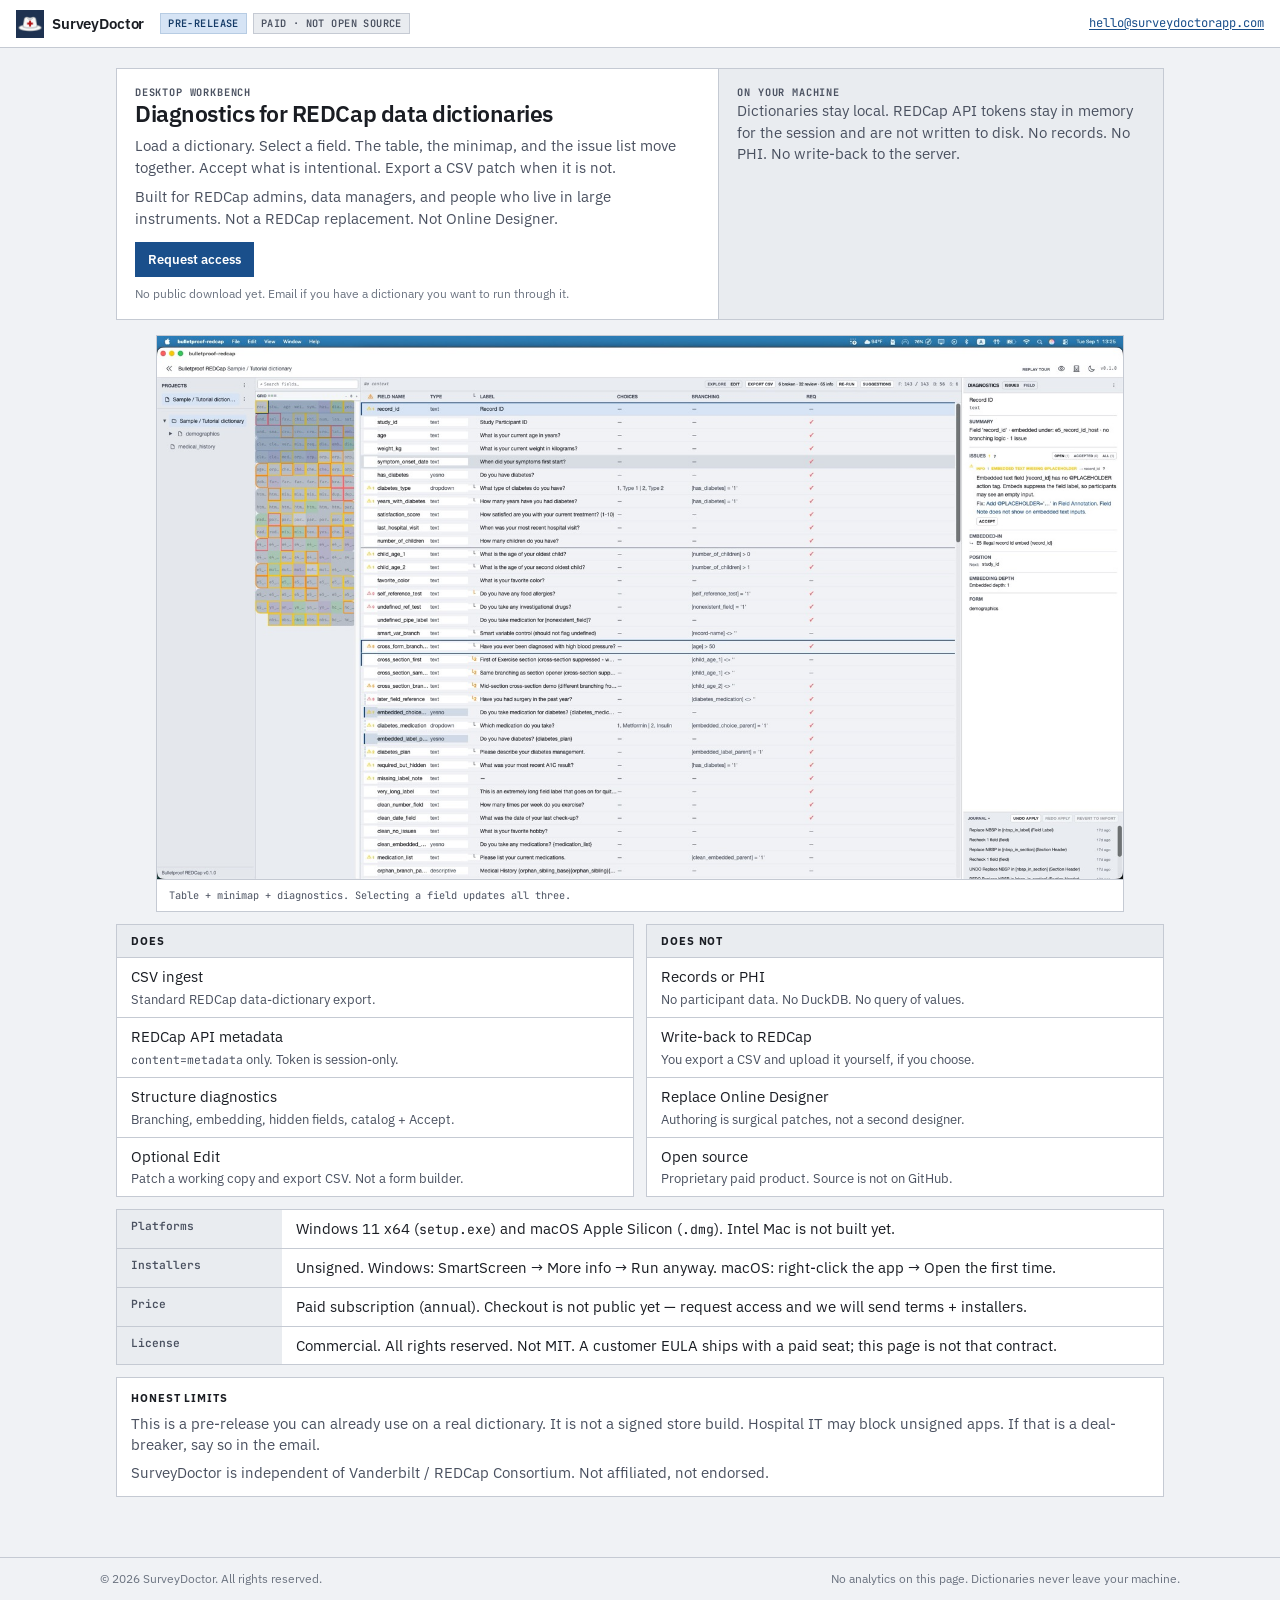
==== index.html @ 7ffe8c2e "Initial SurveyDoctor public one-pager Static enterprise-light page for surveydoctorapp.com. Honest l" ====
<!DOCTYPE html>
<html lang="en">
  <head>
    <meta charset="utf-8" />
    <meta name="viewport" content="width=device-width, initial-scale=1" />
    <title>SurveyDoctor — REDCap data-dictionary diagnostics</title>
    <meta
      name="description"
      content="Desktop app for REDCap metadata. Load a CSV or API dictionary, review diagnostics, Accept findings, or export a patch. Metadata only. Paid pre-release."
    />
    <link rel="canonical" href="https://surveydoctorapp.com/" />
    <link rel="icon" type="image/png" href="assets/favicon.png" />
    <link rel="apple-touch-icon" href="assets/apple-touch-icon.png" />
    <meta property="og:title" content="SurveyDoctor" />
    <meta
      property="og:description"
      content="Interactive diagnostics for REDCap data dictionaries. Metadata only. Runs on your machine."
    />
    <meta property="og:type" content="website" />
    <meta property="og:url" content="https://surveydoctorapp.com/" />
    <meta property="og:image" content="https://surveydoctorapp.com/assets/app-light-1600.jpg" />
    <link rel="preconnect" href="https://fonts.googleapis.com" />
    <link rel="preconnect" href="https://fonts.gstatic.com" crossorigin />
    <link
      href="https://fonts.googleapis.com/css2?family=IBM+Plex+Sans:wght@400;600;700&family=JetBrains+Mono:wght@400;600;700&display=swap"
      rel="stylesheet"
    />
    <link rel="stylesheet" href="styles.css" />
  </head>
  <body>
    <header class="topbar">
      <a class="brand" href="/">
        <img src="assets/icon.png" width="28" height="28" alt="" />
        SurveyDoctor
      </a>
      <div class="pills">
        <span class="pill accent">Pre-release</span>
        <span class="pill">Paid · not open source</span>
      </div>
      <div class="topbar-right">
        <a href="mailto:hello@surveydoctorapp.com">hello@surveydoctorapp.com</a>
      </div>
    </header>

    <main class="shell">
      <section class="lede">
        <div class="lede-main">
          <p class="kicker">Desktop workbench</p>
          <h1>Diagnostics for REDCap data dictionaries</h1>
          <p>
            Load a dictionary. Select a field. The table, the minimap, and the
            issue list move together. Accept what is intentional. Export a CSV
            patch when it is not.
          </p>
          <p>
            Built for REDCap admins, data managers, and people who live in large
            instruments. Not a REDCap replacement. Not Online Designer.
          </p>
          <a
            class="cta"
            href="mailto:hello@surveydoctorapp.com?subject=SurveyDoctor%20access"
            >Request access</a
          >
          <span class="cta-note"
            >No public download yet. Email if you have a dictionary you want to
            run through it.</span
          >
        </div>
        <div class="lede-side">
          <p class="kicker">On your machine</p>
          <p>
            Dictionaries stay local. REDCap API tokens stay in memory for the
            session and are not written to disk. No records. No PHI. No
            write-back to the server.
          </p>
        </div>
      </section>

      <figure class="shot">
        <img
          src="assets/app-light-1600.jpg"
          srcset="assets/app-light-1600.jpg 1600w, assets/app-light.jpg 2560w"
          sizes="(max-width: 1080px) 100vw, 1080px"
          width="1600"
          height="900"
          alt="SurveyDoctor triptych: metadata table, issue minimap, and field diagnostics on a tutorial dictionary."
        />
        <figcaption>
          Table + minimap + diagnostics. Selecting a field updates all three.
        </figcaption>
      </figure>

      <div class="grid">
        <section class="panel">
          <h2>Does</h2>
          <ul>
            <li>
              CSV ingest
              <span>Standard REDCap data-dictionary export.</span>
            </li>
            <li>
              REDCap API metadata
              <span><code>content=metadata</code> only. Token is session-only.</span>
            </li>
            <li>
              Structure diagnostics
              <span>Branching, embedding, hidden fields, catalog + Accept.</span>
            </li>
            <li>
              Optional Edit
              <span>Patch a working copy and export CSV. Not a form builder.</span>
            </li>
          </ul>
        </section>
        <section class="panel">
          <h2>Does not</h2>
          <ul>
            <li>
              Records or PHI
              <span>No participant data. No DuckDB. No query of values.</span>
            </li>
            <li>
              Write-back to REDCap
              <span>You export a CSV and upload it yourself, if you choose.</span>
            </li>
            <li>
              Replace Online Designer
              <span>Authoring is surgical patches, not a second designer.</span>
            </li>
            <li>
              Open source
              <span>Proprietary paid product. Source is not on GitHub.</span>
            </li>
          </ul>
        </section>
      </div>

      <table class="specs">
        <tbody>
          <tr>
            <th>Platforms</th>
            <td>
              Windows 11 x64 (<code>setup.exe</code>) and macOS Apple Silicon
              (<code>.dmg</code>). Intel Mac is not built yet.
            </td>
          </tr>
          <tr>
            <th>Installers</th>
            <td>
              Unsigned. Windows: SmartScreen → More info → Run anyway. macOS:
              right-click the app → Open the first time.
            </td>
          </tr>
          <tr>
            <th>Price</th>
            <td>
              Paid subscription (annual). Checkout is not public yet — request
              access and we will send terms + installers.
            </td>
          </tr>
          <tr>
            <th>License</th>
            <td>
              Commercial. All rights reserved. Not MIT. A customer EULA ships
              with a paid seat; this page is not that contract.
            </td>
          </tr>
        </tbody>
      </table>

      <section class="warn">
        <h2>Honest limits</h2>
        <p>
          This is a pre-release you can already use on a real dictionary. It is
          not a signed store build. Hospital IT may block unsigned apps. If that
          is a deal-breaker, say so in the email.
        </p>
        <p>
          SurveyDoctor is independent of Vanderbilt / REDCap Consortium. Not
          affiliated, not endorsed.
        </p>
      </section>
    </main>

    <footer class="footer">
      <div class="footer-inner">
        <span>© 2026 SurveyDoctor. All rights reserved.</span>
        <span>No analytics on this page. Dictionaries never leave your machine.</span>
      </div>
    </footer>
  </body>
</html>
---- styles.css ----
:root {
  --bg: #f0f2f5;
  --surface: #ffffff;
  --surface-alt: #e9ecf0;
  --border: #c5cad3;
  --border-dark: #a8b0bc;
  --text: #1a1d23;
  --muted: #4a5160;
  --subtle: #6b7380;
  --accent: #1a4f8b;
  --accent-hover: #163f6e;
  --accent-wash: #d6e4f5;
  --badge-text: #143a66;
  --font-ui: "IBM Plex Sans", "Helvetica Neue", Helvetica, Arial, sans-serif;
  --font-mono: "JetBrains Mono", "Fira Code", "IBM Plex Mono", monospace;
}

*,
*::before,
*::after {
  box-sizing: border-box;
}

html,
body {
  margin: 0;
  padding: 0;
}

html {
  background: var(--bg);
  color: var(--text);
  font-family: var(--font-ui);
  font-size: 15px;
  line-height: 1.45;
  -webkit-font-smoothing: antialiased;
}

body {
  min-height: 100vh;
}

a {
  color: var(--accent);
  text-decoration-thickness: 1px;
  text-underline-offset: 2px;
}

a:hover {
  color: var(--accent-hover);
}

code,
.mono {
  font-family: var(--font-mono);
  font-size: 0.875em;
}

.topbar {
  display: flex;
  align-items: center;
  gap: 12px;
  height: 48px;
  padding: 0 16px;
  background: var(--surface);
  border-bottom: 1px solid var(--border);
}

.brand {
  display: flex;
  align-items: center;
  gap: 8px;
  color: inherit;
  text-decoration: none;
  font-weight: 600;
  letter-spacing: -0.01em;
}

.brand img {
  width: 28px;
  height: 28px;
  display: block;
}

.brand:hover {
  color: var(--accent);
}

.pills {
  display: flex;
  flex-wrap: wrap;
  gap: 6px;
  margin-left: 4px;
}

.pill {
  font-family: var(--font-mono);
  font-size: 0.6875rem;
  font-weight: 600;
  letter-spacing: 0.04em;
  text-transform: uppercase;
  padding: 2px 7px;
  border: 1px solid var(--border);
  background: var(--surface-alt);
  color: var(--muted);
}

.pill.accent {
  background: var(--accent-wash);
  border-color: #b7cce3;
  color: var(--badge-text);
}

.topbar-right {
  margin-left: auto;
  font-family: var(--font-mono);
  font-size: 0.8125rem;
}

.shell {
  max-width: 1080px;
  margin: 0 auto;
  padding: 20px 16px 48px;
}

.lede {
  display: grid;
  grid-template-columns: minmax(0, 1.15fr) minmax(0, 0.85fr);
  gap: 0;
  border: 1px solid var(--border);
  background: var(--surface);
  margin-bottom: 12px;
}

.lede-main,
.lede-side {
  padding: 16px 18px;
}

.lede-side {
  border-left: 1px solid var(--border);
  background: var(--surface-alt);
}

h1 {
  margin: 0 0 8px;
  font-size: 1.5rem;
  font-weight: 600;
  letter-spacing: -0.02em;
  line-height: 1.2;
}

.lede-main p,
.lede-side p {
  margin: 0;
  color: var(--muted);
}

.lede-main p + p {
  margin-top: 8px;
}

.kicker {
  font-family: var(--font-mono);
  font-size: 0.6875rem;
  font-weight: 700;
  letter-spacing: 0.08em;
  text-transform: uppercase;
  color: var(--accent);
  margin: 0 0 8px;
}

.cta {
  display: inline-block;
  margin-top: 12px;
  padding: 7px 12px;
  background: var(--accent);
  color: #fff;
  font-weight: 600;
  font-size: 0.875rem;
  text-decoration: none;
  border: 1px solid var(--accent);
}

.cta:hover {
  background: var(--accent-hover);
  color: #fff;
  border-color: var(--accent-hover);
}

.cta-note {
  display: block;
  margin-top: 8px;
  font-size: 0.8125rem;
  color: var(--subtle);
}

.shot {
  border: 1px solid var(--border);
  background: var(--surface);
  margin-bottom: 12px;
}

.shot img {
  display: block;
  width: 100%;
  height: auto;
  vertical-align: middle;
}

.shot figcaption {
  margin: 0;
  padding: 8px 12px;
  border-top: 1px solid var(--border);
  font-family: var(--font-mono);
  font-size: 0.6875rem;
  color: var(--muted);
}

.grid {
  display: grid;
  grid-template-columns: 1fr 1fr;
  gap: 12px;
  margin-bottom: 12px;
}

.panel {
  background: var(--surface);
  border: 1px solid var(--border);
}

.panel h2 {
  margin: 0;
  padding: 8px 14px;
  font-size: 0.75rem;
  font-weight: 700;
  letter-spacing: 0.08em;
  text-transform: uppercase;
  border-bottom: 1px solid var(--border);
  background: var(--surface-alt);
}

.panel ul {
  list-style: none;
  margin: 0;
  padding: 0;
}

.panel li {
  padding: 8px 14px;
  border-bottom: 1px solid var(--border);
  color: var(--text);
}

.panel li:last-child {
  border-bottom: 0;
}

.panel li span {
  display: block;
  color: var(--muted);
  font-size: 0.875rem;
  margin-top: 2px;
}

.specs {
  width: 100%;
  border-collapse: collapse;
  background: var(--surface);
  border: 1px solid var(--border);
  margin-bottom: 12px;
}

.specs th,
.specs td {
  text-align: left;
  padding: 8px 14px;
  border-bottom: 1px solid var(--border);
  vertical-align: top;
}

.specs th {
  width: 11rem;
  font-family: var(--font-mono);
  font-size: 0.75rem;
  font-weight: 600;
  color: var(--muted);
  background: var(--surface-alt);
}

.specs tr:last-child th,
.specs tr:last-child td {
  border-bottom: 0;
}

.warn {
  border: 1px solid var(--border);
  background: var(--surface);
  padding: 12px 14px;
  margin-bottom: 12px;
}

.warn h2 {
  margin: 0 0 6px;
  font-size: 0.75rem;
  font-weight: 700;
  letter-spacing: 0.08em;
  text-transform: uppercase;
}

.warn p {
  margin: 0;
  color: var(--muted);
}

.warn p + p {
  margin-top: 6px;
}

.footer {
  border-top: 1px solid var(--border);
  padding: 12px 16px 24px;
  font-size: 0.8125rem;
  color: var(--subtle);
}

.footer-inner {
  max-width: 1080px;
  margin: 0 auto;
  display: flex;
  flex-wrap: wrap;
  gap: 8px 16px;
  justify-content: space-between;
}

@media (max-width: 800px) {
  .lede,
  .grid {
    grid-template-columns: 1fr;
  }

  .lede-side {
    border-left: 0;
    border-top: 1px solid var(--border);
  }

  .topbar {
    height: auto;
    padding: 10px 12px;
    flex-wrap: wrap;
  }

  .topbar-right {
    margin-left: 0;
    width: 100%;
  }

  .specs th {
    width: 7.5rem;
  }
}
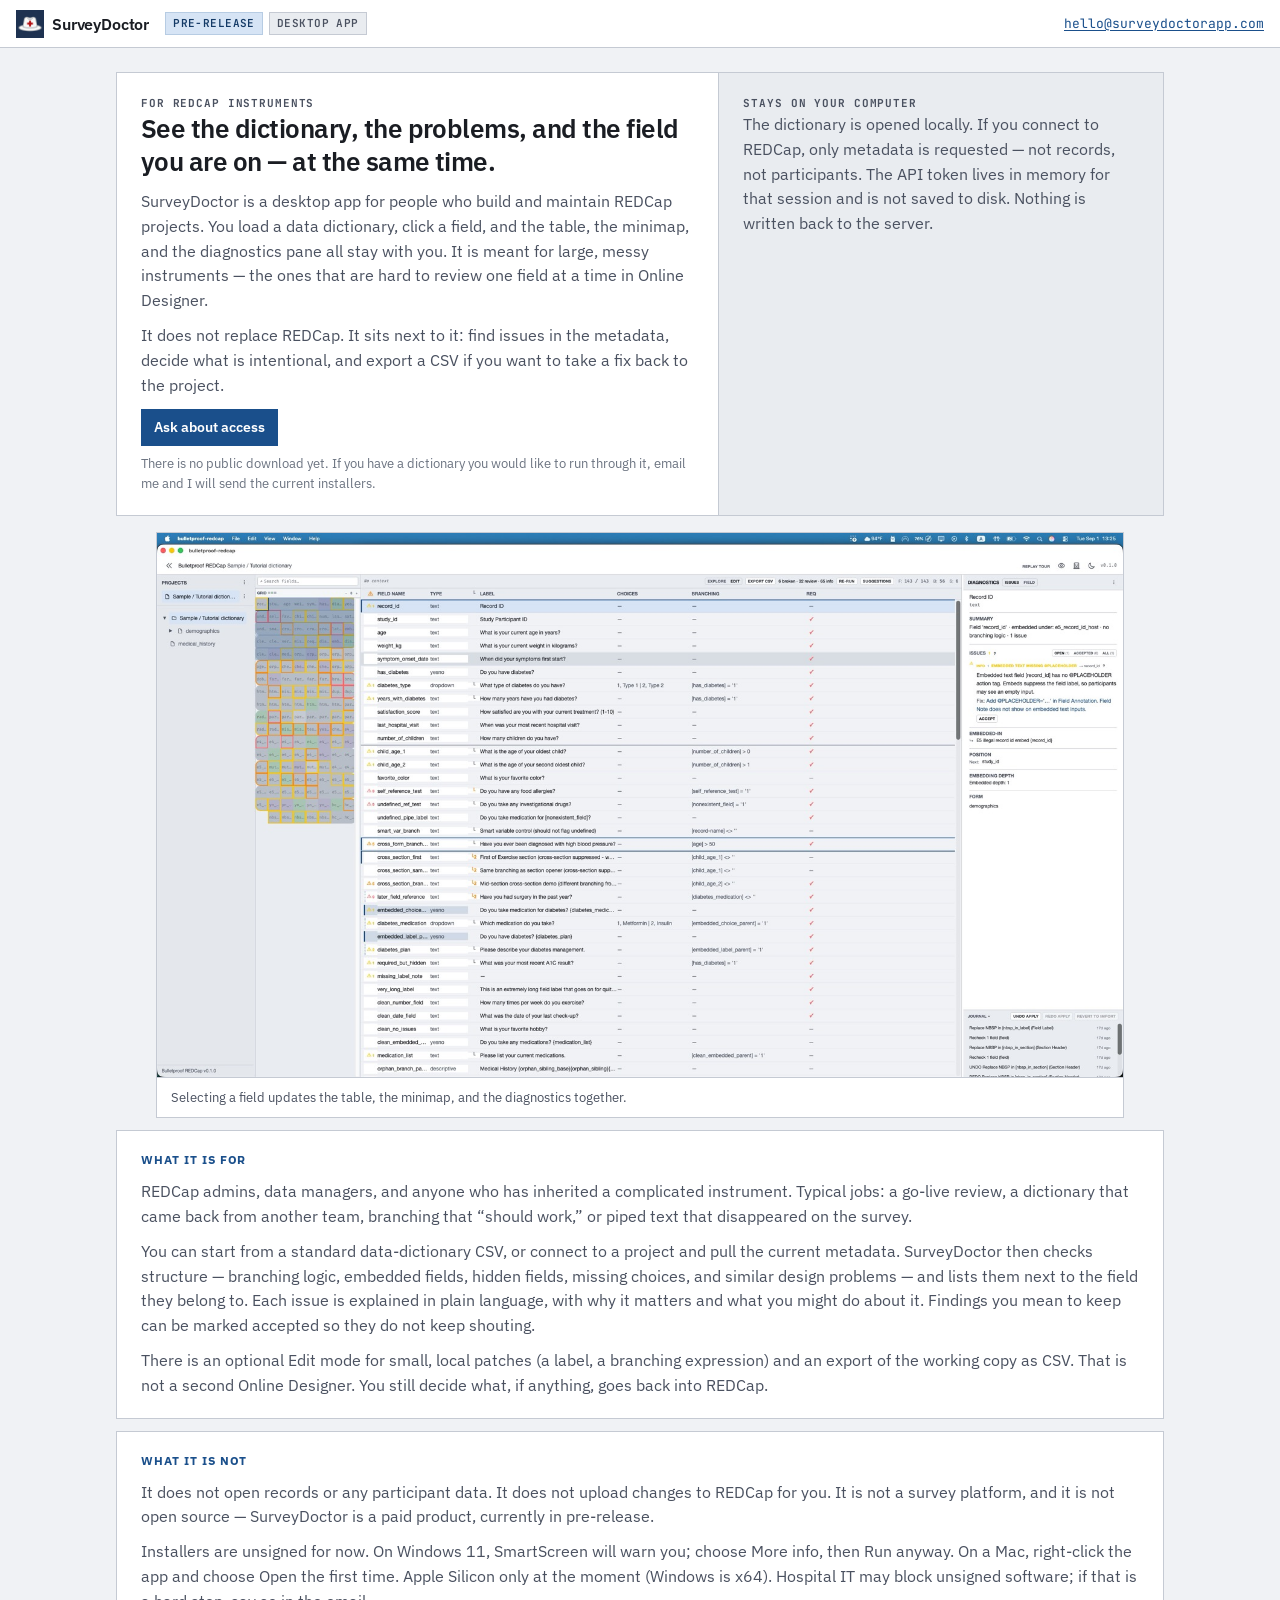
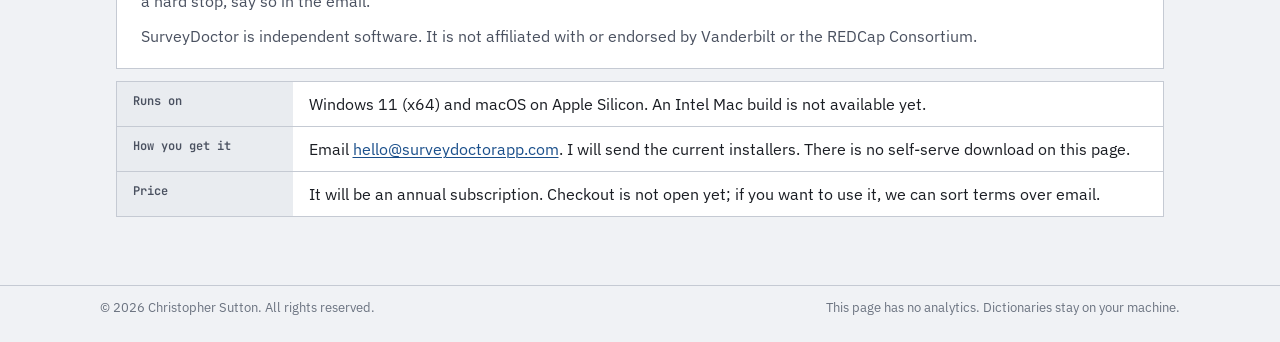
==== commit a1b8a3be: "Rewrite landing copy for a human reader Longer sentences, no engine-jargon (DuckDB, content=metadata" ====
--- a/index.html
+++ b/index.html
@@ -3,10 +3,10 @@
   <head>
     <meta charset="utf-8" />
     <meta name="viewport" content="width=device-width, initial-scale=1" />
-    <title>SurveyDoctor — REDCap data-dictionary diagnostics</title>
+    <title>SurveyDoctor — diagnostics for REDCap data dictionaries</title>
     <meta
       name="description"
-      content="Desktop app for REDCap metadata. Load a CSV or API dictionary, review diagnostics, Accept findings, or export a patch. Metadata only. Paid pre-release."
+      content="SurveyDoctor is a desktop app for reviewing REDCap data dictionaries. Load a CSV or connect to a project, see branching and structure issues in context, and export a cleaned dictionary. Metadata only; it runs on your machine."
     />
     <link rel="canonical" href="https://surveydoctorapp.com/" />
     <link rel="icon" type="image/png" href="assets/favicon.png" />
@@ -14,7 +14,7 @@
     <meta property="og:title" content="SurveyDoctor" />
     <meta
       property="og:description"
-      content="Interactive diagnostics for REDCap data dictionaries. Metadata only. Runs on your machine."
+      content="A desktop workbench for REDCap data dictionaries. See structure issues in context. Metadata stays on your machine."
     />
     <meta property="og:type" content="website" />
     <meta property="og:url" content="https://surveydoctorapp.com/" />
@@ -35,7 +35,7 @@
       </a>
       <div class="pills">
         <span class="pill accent">Pre-release</span>
-        <span class="pill">Paid · not open source</span>
+        <span class="pill">Desktop app</span>
       </div>
       <div class="topbar-right">
         <a href="mailto:hello@surveydoctorapp.com">hello@surveydoctorapp.com</a>
@@ -45,33 +45,38 @@
     <main class="shell">
       <section class="lede">
         <div class="lede-main">
-          <p class="kicker">Desktop workbench</p>
-          <h1>Diagnostics for REDCap data dictionaries</h1>
+          <p class="kicker">For REDCap instruments</p>
+          <h1>See the dictionary, the problems, and the field you are on — at the same time.</h1>
           <p>
-            Load a dictionary. Select a field. The table, the minimap, and the
-            issue list move together. Accept what is intentional. Export a CSV
-            patch when it is not.
+            SurveyDoctor is a desktop app for people who build and maintain
+            REDCap projects. You load a data dictionary, click a field, and the
+            table, the minimap, and the diagnostics pane all stay with you. It
+            is meant for large, messy instruments — the ones that are hard to
+            review one field at a time in Online Designer.
           </p>
           <p>
-            Built for REDCap admins, data managers, and people who live in large
-            instruments. Not a REDCap replacement. Not Online Designer.
+            It does not replace REDCap. It sits next to it: find issues in the
+            metadata, decide what is intentional, and export a CSV if you want
+            to take a fix back to the project.
           </p>
           <a
             class="cta"
             href="mailto:hello@surveydoctorapp.com?subject=SurveyDoctor%20access"
-            >Request access</a
+            >Ask about access</a
           >
           <span class="cta-note"
-            >No public download yet. Email if you have a dictionary you want to
-            run through it.</span
+            >There is no public download yet. If you have a dictionary you would
+            like to run through it, email me and I will send the current
+            installers.</span
           >
         </div>
         <div class="lede-side">
-          <p class="kicker">On your machine</p>
+          <p class="kicker">Stays on your computer</p>
           <p>
-            Dictionaries stay local. REDCap API tokens stay in memory for the
-            session and are not written to disk. No records. No PHI. No
-            write-back to the server.
+            The dictionary is opened locally. If you connect to REDCap, only
+            metadata is requested — not records, not participants. The API token
+            lives in memory for that session and is not saved to disk. Nothing
+            is written back to the server.
           </p>
         </div>
       </section>
@@ -83,109 +88,93 @@
           sizes="(max-width: 1080px) 100vw, 1080px"
           width="1600"
           height="900"
-          alt="SurveyDoctor triptych: metadata table, issue minimap, and field diagnostics on a tutorial dictionary."
+          alt="SurveyDoctor showing a tutorial dictionary: metadata table in the center, issue minimap on the left, and field diagnostics on the right."
         />
         <figcaption>
-          Table + minimap + diagnostics. Selecting a field updates all three.
+          Selecting a field updates the table, the minimap, and the diagnostics
+          together.
         </figcaption>
       </figure>
 
-      <div class="grid">
-        <section class="panel">
-          <h2>Does</h2>
-          <ul>
-            <li>
-              CSV ingest
-              <span>Standard REDCap data-dictionary export.</span>
-            </li>
-            <li>
-              REDCap API metadata
-              <span><code>content=metadata</code> only. Token is session-only.</span>
-            </li>
-            <li>
-              Structure diagnostics
-              <span>Branching, embedding, hidden fields, catalog + Accept.</span>
-            </li>
-            <li>
-              Optional Edit
-              <span>Patch a working copy and export CSV. Not a form builder.</span>
-            </li>
-          </ul>
-        </section>
-        <section class="panel">
-          <h2>Does not</h2>
-          <ul>
-            <li>
-              Records or PHI
-              <span>No participant data. No DuckDB. No query of values.</span>
-            </li>
-            <li>
-              Write-back to REDCap
-              <span>You export a CSV and upload it yourself, if you choose.</span>
-            </li>
-            <li>
-              Replace Online Designer
-              <span>Authoring is surgical patches, not a second designer.</span>
-            </li>
-            <li>
-              Open source
-              <span>Proprietary paid product. Source is not on GitHub.</span>
-            </li>
-          </ul>
-        </section>
-      </div>
+      <section class="prose">
+        <h2>What it is for</h2>
+        <p>
+          REDCap admins, data managers, and anyone who has inherited a
+          complicated instrument. Typical jobs: a go-live review, a dictionary
+          that came back from another team, branching that “should work,” or
+          piped text that disappeared on the survey.
+        </p>
+        <p>
+          You can start from a standard data-dictionary CSV, or connect to a
+          project and pull the current metadata. SurveyDoctor then checks
+          structure — branching logic, embedded fields, hidden fields, missing
+          choices, and similar design problems — and lists them next to the
+          field they belong to. Each issue is explained in plain language, with
+          why it matters and what you might do about it. Findings you mean to
+          keep can be marked accepted so they do not keep shouting.
+        </p>
+        <p>
+          There is an optional Edit mode for small, local patches (a label, a
+          branching expression) and an export of the working copy as CSV. That
+          is not a second Online Designer. You still decide what, if anything,
+          goes back into REDCap.
+        </p>
+      </section>
+
+      <section class="prose">
+        <h2>What it is not</h2>
+        <p>
+          It does not open records or any participant data. It does not upload
+          changes to REDCap for you. It is not a survey platform, and it is not
+          open source — SurveyDoctor is a paid product, currently in
+          pre-release.
+        </p>
+        <p>
+          Installers are unsigned for now. On Windows 11, SmartScreen will warn
+          you; choose More info, then Run anyway. On a Mac, right-click the app
+          and choose Open the first time. Apple Silicon only at the moment
+          (Windows is x64). Hospital IT may block unsigned software; if that is
+          a hard stop, say so in the email.
+        </p>
+        <p>
+          SurveyDoctor is independent software. It is not affiliated with or
+          endorsed by Vanderbilt or the REDCap Consortium.
+        </p>
+      </section>
 
       <table class="specs">
         <tbody>
           <tr>
-            <th>Platforms</th>
+            <th>Runs on</th>
             <td>
-              Windows 11 x64 (<code>setup.exe</code>) and macOS Apple Silicon
-              (<code>.dmg</code>). Intel Mac is not built yet.
+              Windows 11 (x64) and macOS on Apple Silicon. An Intel Mac build
+              is not available yet.
             </td>
           </tr>
           <tr>
-            <th>Installers</th>
+            <th>How you get it</th>
             <td>
-              Unsigned. Windows: SmartScreen → More info → Run anyway. macOS:
-              right-click the app → Open the first time.
+              Email
+              <a href="mailto:hello@surveydoctorapp.com">hello@surveydoctorapp.com</a>.
+              I will send the current installers. There is no self-serve
+              download on this page.
             </td>
           </tr>
           <tr>
             <th>Price</th>
             <td>
-              Paid subscription (annual). Checkout is not public yet — request
-              access and we will send terms + installers.
-            </td>
-          </tr>
-          <tr>
-            <th>License</th>
-            <td>
-              Commercial. All rights reserved. Not MIT. A customer EULA ships
-              with a paid seat; this page is not that contract.
+              It will be an annual subscription. Checkout is not open yet; if
+              you want to use it, we can sort terms over email.
             </td>
           </tr>
         </tbody>
       </table>
-
-      <section class="warn">
-        <h2>Honest limits</h2>
-        <p>
-          This is a pre-release you can already use on a real dictionary. It is
-          not a signed store build. Hospital IT may block unsigned apps. If that
-          is a deal-breaker, say so in the email.
-        </p>
-        <p>
-          SurveyDoctor is independent of Vanderbilt / REDCap Consortium. Not
-          affiliated, not endorsed.
-        </p>
-      </section>
     </main>
 
     <footer class="footer">
       <div class="footer-inner">
-        <span>© 2026 SurveyDoctor. All rights reserved.</span>
-        <span>No analytics on this page. Dictionaries never leave your machine.</span>
+        <span>© 2026 Christopher Sutton. All rights reserved.</span>
+        <span>This page has no analytics. Dictionaries stay on your machine.</span>
       </div>
     </footer>
   </body>
--- a/styles.css
+++ b/styles.css
@@ -31,8 +31,8 @@
   background: var(--bg);
   color: var(--text);
   font-family: var(--font-ui);
-  font-size: 15px;
-  line-height: 1.45;
+  font-size: 16px;
+  line-height: 1.5;
   -webkit-font-smoothing: antialiased;
 }
 
@@ -120,7 +120,7 @@
 .shell {
   max-width: 1080px;
   margin: 0 auto;
-  padding: 20px 16px 48px;
+  padding: 24px 16px 56px;
 }
 
 .lede {
@@ -134,7 +134,7 @@
 
 .lede-main,
 .lede-side {
-  padding: 16px 18px;
+  padding: 22px 24px;
 }
 
 .lede-side {
@@ -143,21 +143,22 @@
 }
 
 h1 {
-  margin: 0 0 8px;
-  font-size: 1.5rem;
+  margin: 0 0 12px;
+  font-size: 1.625rem;
   font-weight: 600;
   letter-spacing: -0.02em;
-  line-height: 1.2;
+  line-height: 1.25;
 }
 
 .lede-main p,
 .lede-side p {
   margin: 0;
   color: var(--muted);
+  line-height: 1.55;
 }
 
 .lede-main p + p {
-  margin-top: 8px;
+  margin-top: 10px;
 }
 
 .kicker {
@@ -210,57 +211,36 @@
 
 .shot figcaption {
   margin: 0;
-  padding: 8px 12px;
+  padding: 10px 14px;
   border-top: 1px solid var(--border);
-  font-family: var(--font-mono);
-  font-size: 0.6875rem;
-  color: var(--muted);
-}
-
-.grid {
-  display: grid;
-  grid-template-columns: 1fr 1fr;
-  gap: 12px;
+  font-size: 0.8125rem;
+  color: var(--muted);
+}
+
+.prose {
+  background: var(--surface);
+  border: 1px solid var(--border);
+  padding: 20px 24px;
   margin-bottom: 12px;
 }
 
-.panel {
-  background: var(--surface);
-  border: 1px solid var(--border);
-}
-
-.panel h2 {
-  margin: 0;
-  padding: 8px 14px;
+.prose h2 {
+  margin: 0 0 10px;
   font-size: 0.75rem;
   font-weight: 700;
   letter-spacing: 0.08em;
   text-transform: uppercase;
-  border-bottom: 1px solid var(--border);
-  background: var(--surface-alt);
-}
-
-.panel ul {
-  list-style: none;
+  color: var(--accent);
+}
+
+.prose p {
   margin: 0;
-  padding: 0;
-}
-
-.panel li {
-  padding: 8px 14px;
-  border-bottom: 1px solid var(--border);
-  color: var(--text);
-}
-
-.panel li:last-child {
-  border-bottom: 0;
-}
-
-.panel li span {
-  display: block;
-  color: var(--muted);
-  font-size: 0.875rem;
-  margin-top: 2px;
+  color: var(--muted);
+  line-height: 1.55;
+}
+
+.prose p + p {
+  margin-top: 10px;
 }
 
 .specs {
@@ -274,7 +254,7 @@
 .specs th,
 .specs td {
   text-align: left;
-  padding: 8px 14px;
+  padding: 10px 16px;
   border-bottom: 1px solid var(--border);
   vertical-align: top;
 }
@@ -291,30 +271,6 @@
 .specs tr:last-child th,
 .specs tr:last-child td {
   border-bottom: 0;
-}
-
-.warn {
-  border: 1px solid var(--border);
-  background: var(--surface);
-  padding: 12px 14px;
-  margin-bottom: 12px;
-}
-
-.warn h2 {
-  margin: 0 0 6px;
-  font-size: 0.75rem;
-  font-weight: 700;
-  letter-spacing: 0.08em;
-  text-transform: uppercase;
-}
-
-.warn p {
-  margin: 0;
-  color: var(--muted);
-}
-
-.warn p + p {
-  margin-top: 6px;
 }
 
 .footer {
@@ -334,8 +290,7 @@
 }
 
 @media (max-width: 800px) {
-  .lede,
-  .grid {
+  .lede {
     grid-template-columns: 1fr;
   }
 
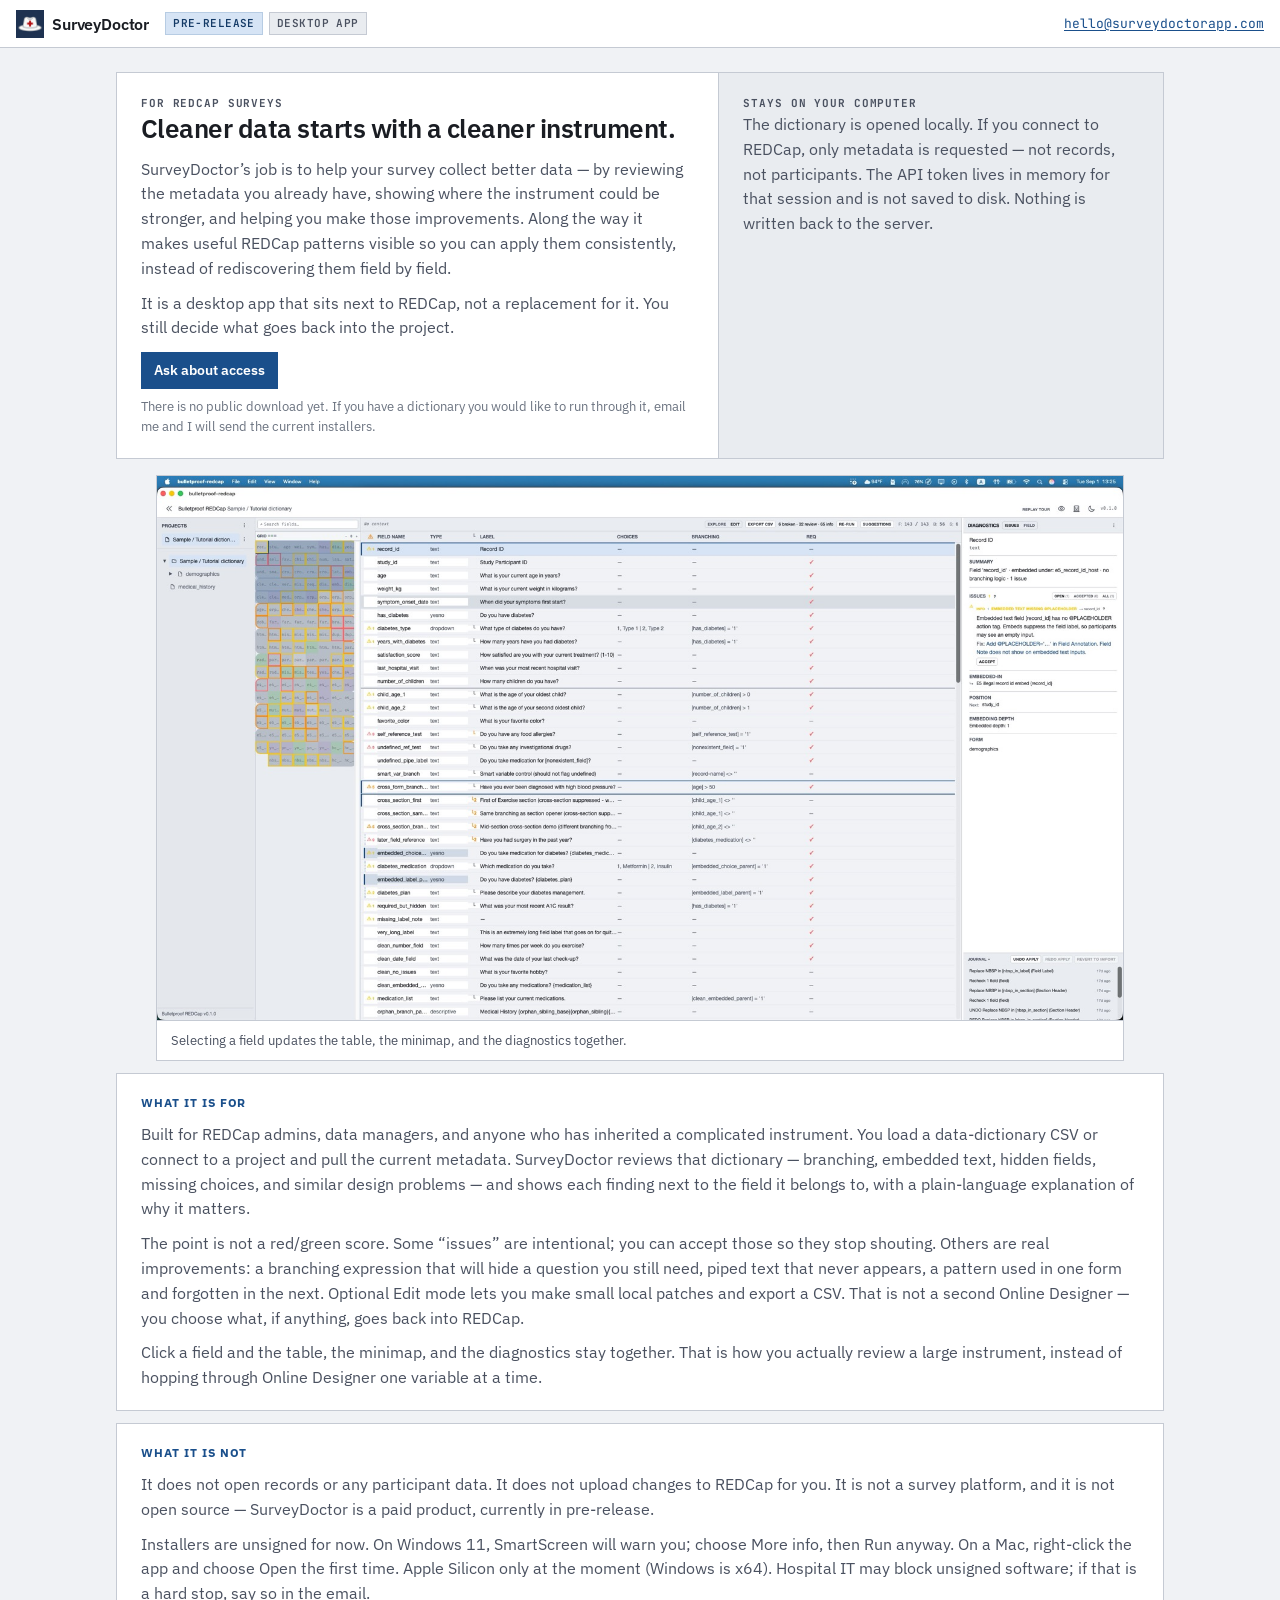
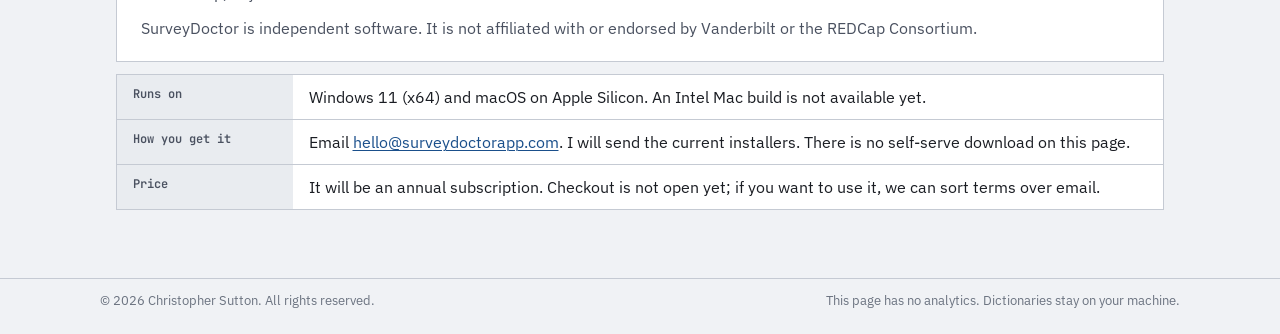
==== commit d2578142: "Lead the landing page with instrument quality and cleaner data Headline and opening copy now state t" ====
--- a/index.html
+++ b/index.html
@@ -3,10 +3,10 @@
   <head>
     <meta charset="utf-8" />
     <meta name="viewport" content="width=device-width, initial-scale=1" />
-    <title>SurveyDoctor — diagnostics for REDCap data dictionaries</title>
+    <title>SurveyDoctor — cleaner REDCap surveys, starting with the dictionary</title>
     <meta
       name="description"
-      content="SurveyDoctor is a desktop app for reviewing REDCap data dictionaries. Load a CSV or connect to a project, see branching and structure issues in context, and export a cleaned dictionary. Metadata only; it runs on your machine."
+      content="SurveyDoctor helps REDCap surveys collect cleaner data. Review existing metadata, find what could be improved, reuse useful patterns consistently, and take fixes back into the project. Desktop app; dictionaries stay on your machine."
     />
     <link rel="canonical" href="https://surveydoctorapp.com/" />
     <link rel="icon" type="image/png" href="assets/favicon.png" />
@@ -14,7 +14,7 @@
     <meta property="og:title" content="SurveyDoctor" />
     <meta
       property="og:description"
-      content="A desktop workbench for REDCap data dictionaries. See structure issues in context. Metadata stays on your machine."
+      content="Review REDCap survey metadata, use useful patterns consistently, and improve the instrument so the data you collect is cleaner."
     />
     <meta property="og:type" content="website" />
     <meta property="og:url" content="https://surveydoctorapp.com/" />
@@ -45,19 +45,19 @@
     <main class="shell">
       <section class="lede">
         <div class="lede-main">
-          <p class="kicker">For REDCap instruments</p>
-          <h1>See the dictionary, the problems, and the field you are on — at the same time.</h1>
+          <p class="kicker">For REDCap surveys</p>
+          <h1>Cleaner data starts with a cleaner instrument.</h1>
           <p>
-            SurveyDoctor is a desktop app for people who build and maintain
-            REDCap projects. You load a data dictionary, click a field, and the
-            table, the minimap, and the diagnostics pane all stay with you. It
-            is meant for large, messy instruments — the ones that are hard to
-            review one field at a time in Online Designer.
+            SurveyDoctor’s job is to help your survey collect better data — by
+            reviewing the metadata you already have, showing where the
+            instrument could be stronger, and helping you make those
+            improvements. Along the way it makes useful REDCap patterns visible
+            so you can apply them consistently, instead of rediscovering them
+            field by field.
           </p>
           <p>
-            It does not replace REDCap. It sits next to it: find issues in the
-            metadata, decide what is intentional, and export a CSV if you want
-            to take a fix back to the project.
+            It is a desktop app that sits next to REDCap, not a replacement for
+            it. You still decide what goes back into the project.
           </p>
           <a
             class="cta"
@@ -99,25 +99,27 @@
       <section class="prose">
         <h2>What it is for</h2>
         <p>
-          REDCap admins, data managers, and anyone who has inherited a
-          complicated instrument. Typical jobs: a go-live review, a dictionary
-          that came back from another team, branching that “should work,” or
-          piped text that disappeared on the survey.
+          Built for REDCap admins, data managers, and anyone who has inherited
+          a complicated instrument. You load a data-dictionary CSV or connect
+          to a project and pull the current metadata. SurveyDoctor reviews that
+          dictionary — branching, embedded text, hidden fields, missing
+          choices, and similar design problems — and shows each finding next
+          to the field it belongs to, with a plain-language explanation of why
+          it matters.
         </p>
         <p>
-          You can start from a standard data-dictionary CSV, or connect to a
-          project and pull the current metadata. SurveyDoctor then checks
-          structure — branching logic, embedded fields, hidden fields, missing
-          choices, and similar design problems — and lists them next to the
-          field they belong to. Each issue is explained in plain language, with
-          why it matters and what you might do about it. Findings you mean to
-          keep can be marked accepted so they do not keep shouting.
+          The point is not a red/green score. Some “issues” are intentional;
+          you can accept those so they stop shouting. Others are real
+          improvements: a branching expression that will hide a question you
+          still need, piped text that never appears, a pattern used in one
+          form and forgotten in the next. Optional Edit mode lets you make
+          small local patches and export a CSV. That is not a second Online
+          Designer — you choose what, if anything, goes back into REDCap.
         </p>
         <p>
-          There is an optional Edit mode for small, local patches (a label, a
-          branching expression) and an export of the working copy as CSV. That
-          is not a second Online Designer. You still decide what, if anything,
-          goes back into REDCap.
+          Click a field and the table, the minimap, and the diagnostics stay
+          together. That is how you actually review a large instrument, instead
+          of hopping through Online Designer one variable at a time.
         </p>
       </section>
 
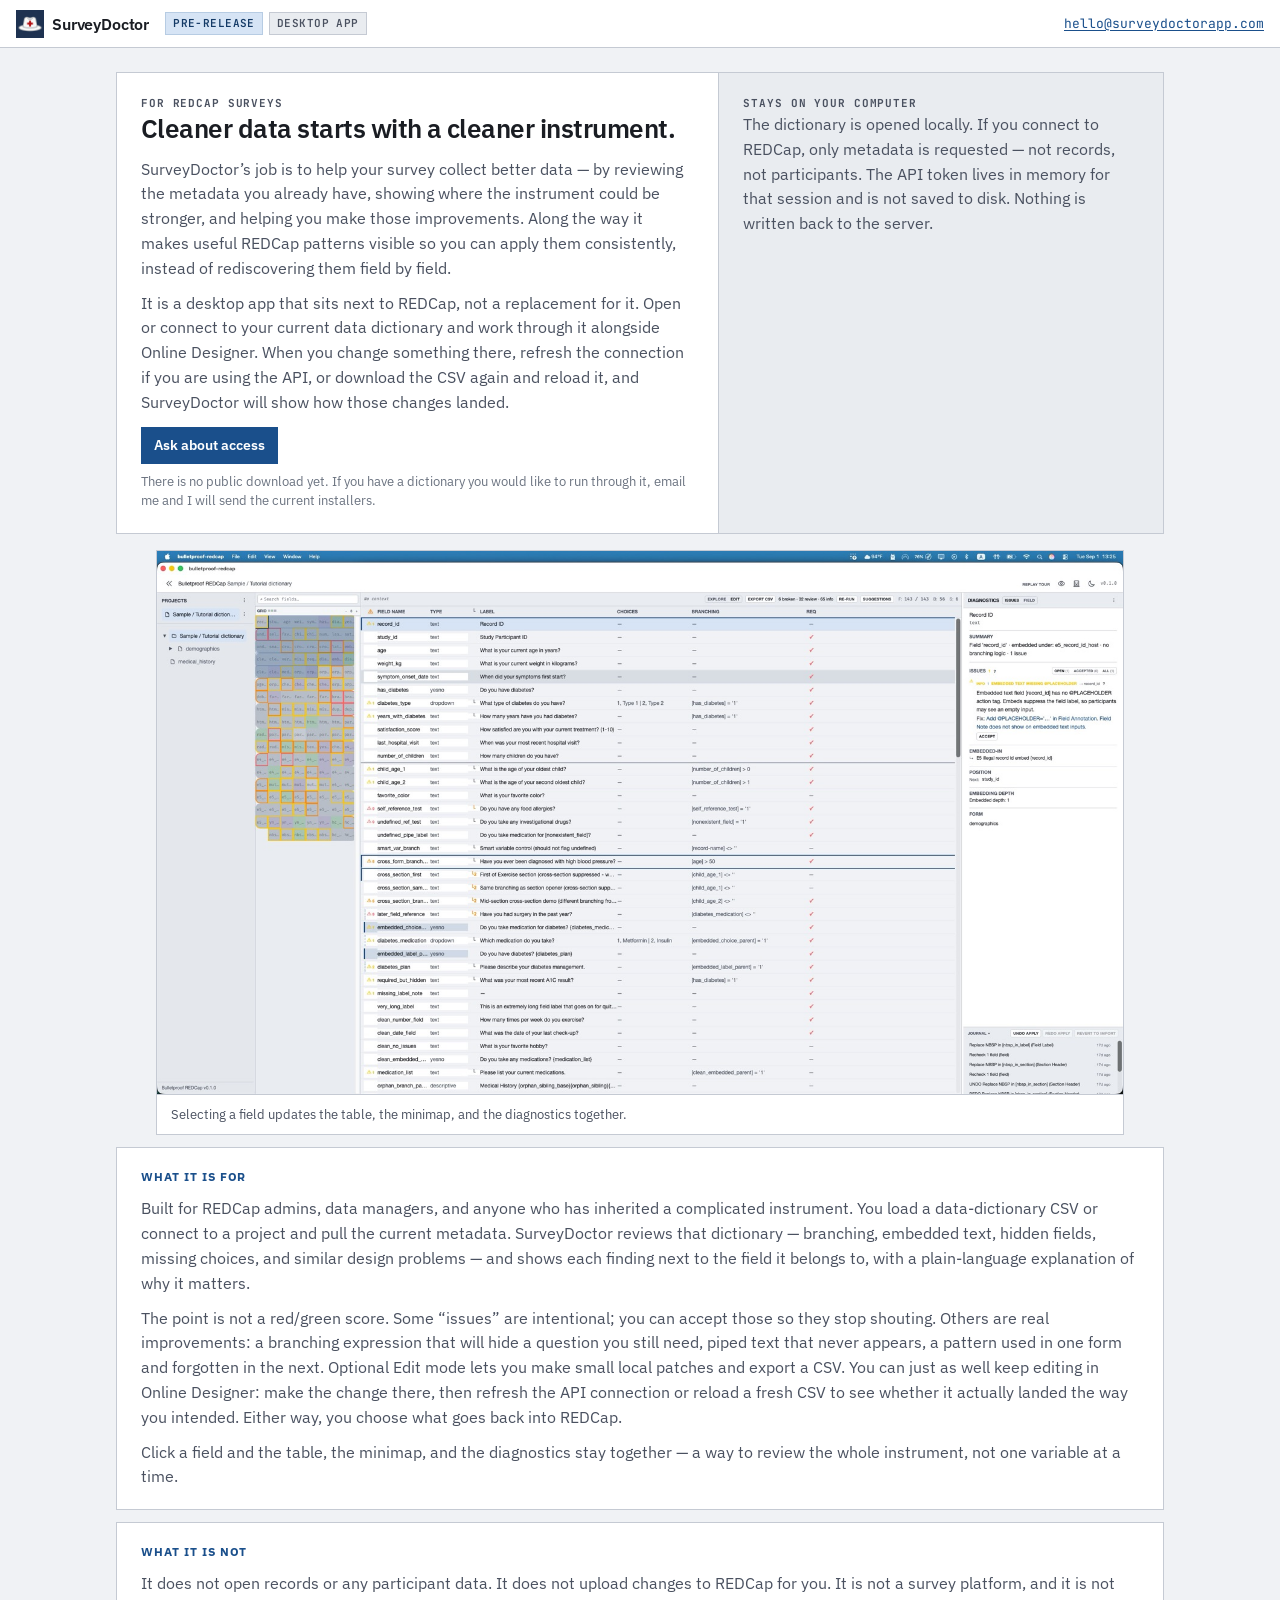
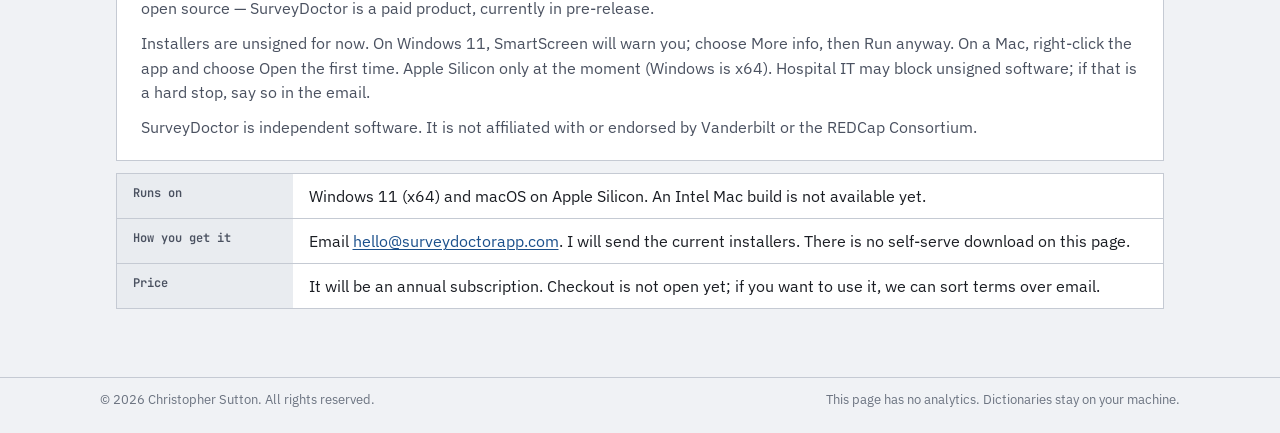
==== commit 2dcc7f21: "Describe working alongside Online Designer and reloading API refresh or CSV reload after you change " ====
--- a/index.html
+++ b/index.html
@@ -57,7 +57,11 @@
           </p>
           <p>
             It is a desktop app that sits next to REDCap, not a replacement for
-            it. You still decide what goes back into the project.
+            it. Open or connect to your current data dictionary and work through
+            it alongside Online Designer. When you change something there,
+            refresh the connection if you are using the API, or download the
+            CSV again and reload it, and SurveyDoctor will show how those
+            changes landed.
           </p>
           <a
             class="cta"
@@ -113,13 +117,16 @@
           improvements: a branching expression that will hide a question you
           still need, piped text that never appears, a pattern used in one
           form and forgotten in the next. Optional Edit mode lets you make
-          small local patches and export a CSV. That is not a second Online
-          Designer — you choose what, if anything, goes back into REDCap.
+          small local patches and export a CSV. You can just as well keep
+          editing in Online Designer: make the change there, then refresh the
+          API connection or reload a fresh CSV to see whether it actually
+          landed the way you intended. Either way, you choose what goes back
+          into REDCap.
         </p>
         <p>
           Click a field and the table, the minimap, and the diagnostics stay
-          together. That is how you actually review a large instrument, instead
-          of hopping through Online Designer one variable at a time.
+          together — a way to review the whole instrument, not one variable
+          at a time.
         </p>
       </section>
 
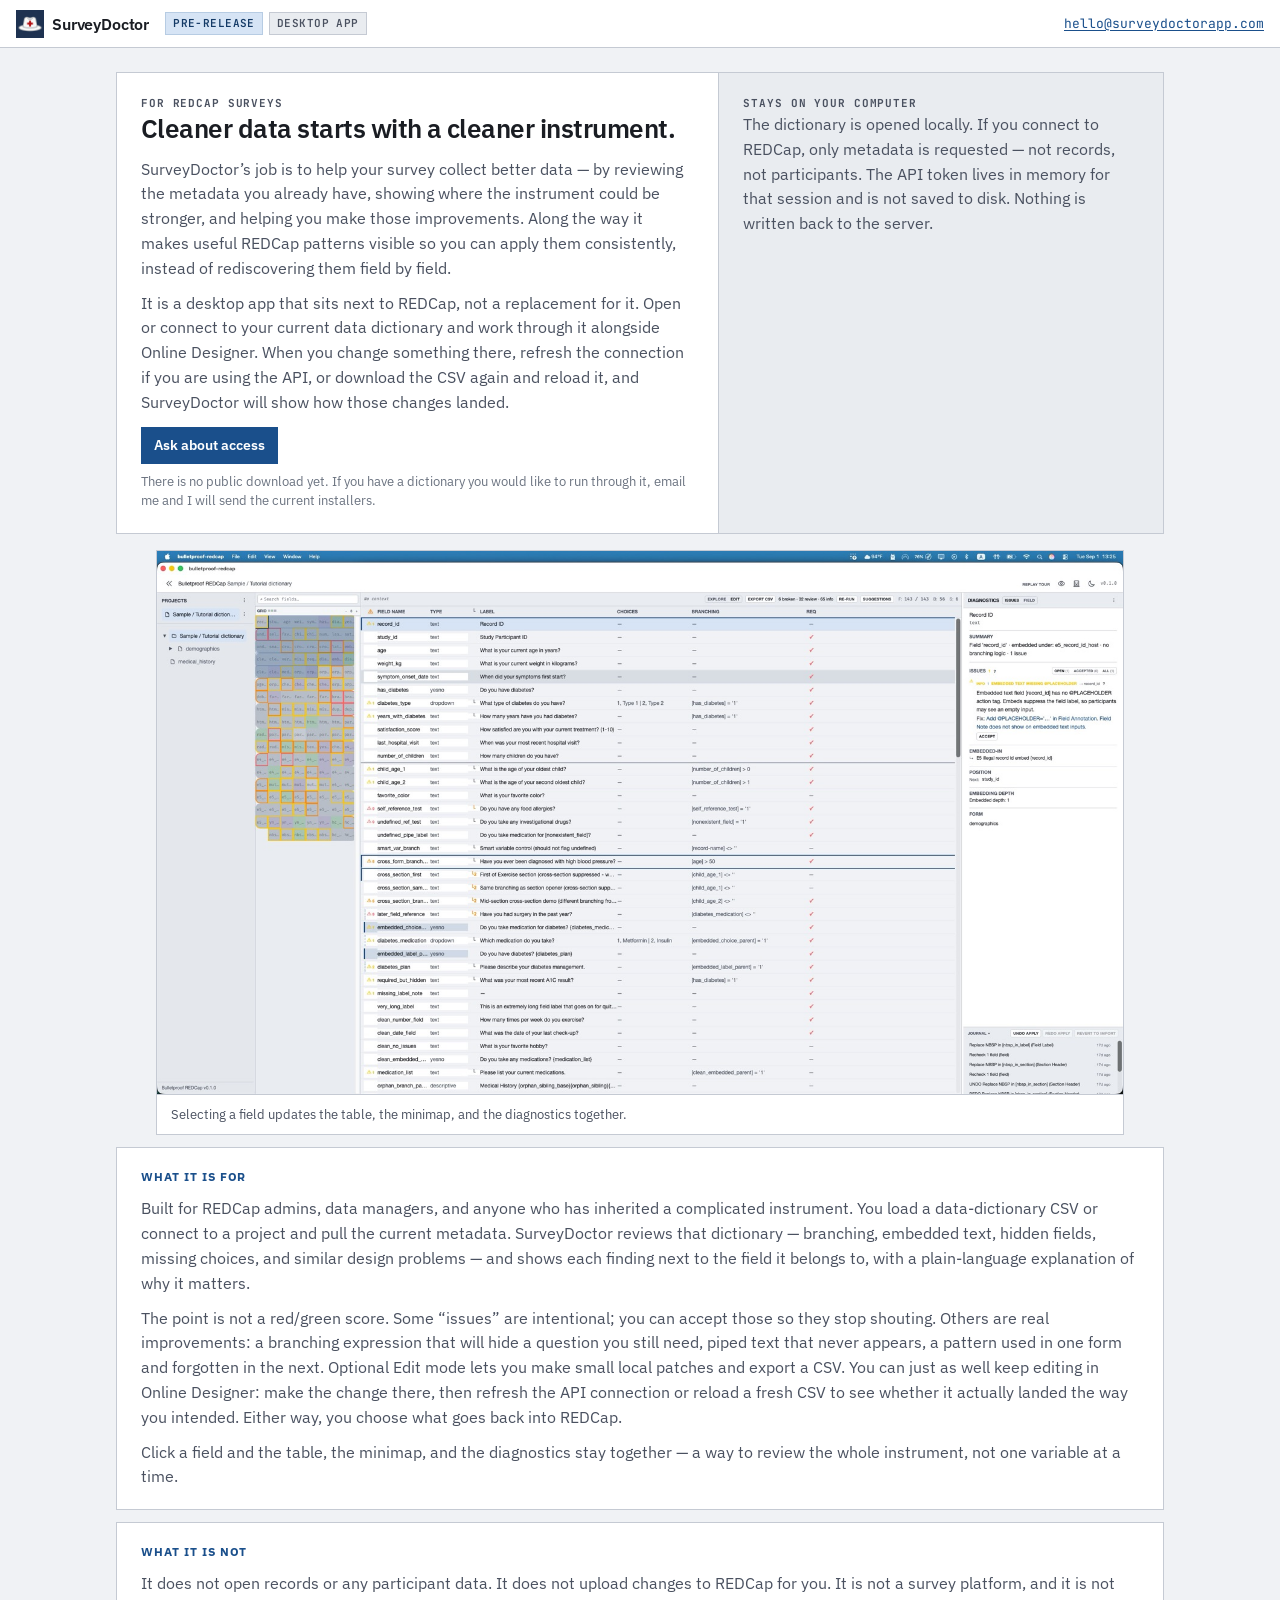
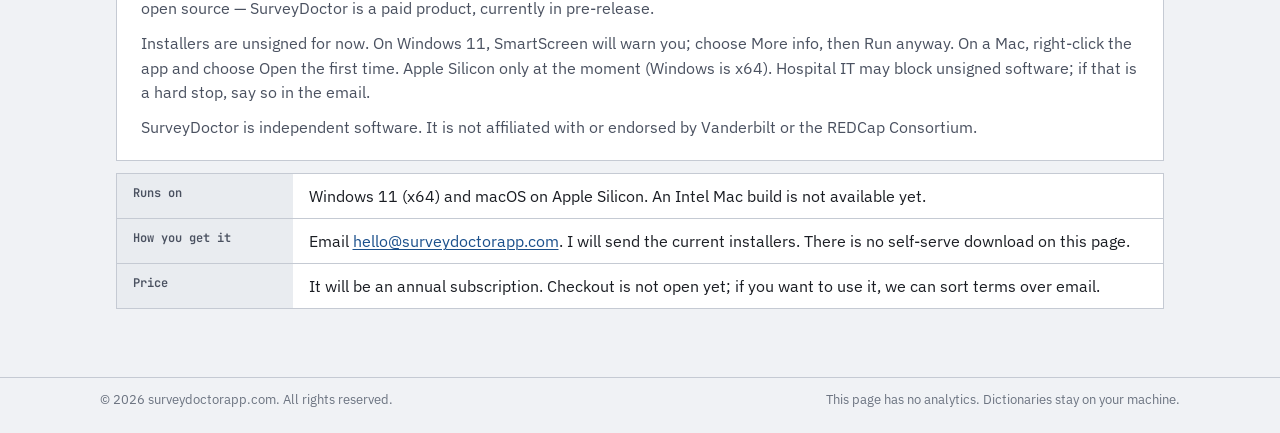
==== commit 3cd4a4c3: "Use surveydoctorapp.com on the copyright footer" ====
--- a/index.html
+++ b/index.html
@@ -182,7 +182,7 @@
 
     <footer class="footer">
       <div class="footer-inner">
-        <span>© 2026 Christopher Sutton. All rights reserved.</span>
+        <span>© 2026 surveydoctorapp.com. All rights reserved.</span>
         <span>This page has no analytics. Dictionaries stay on your machine.</span>
       </div>
     </footer>
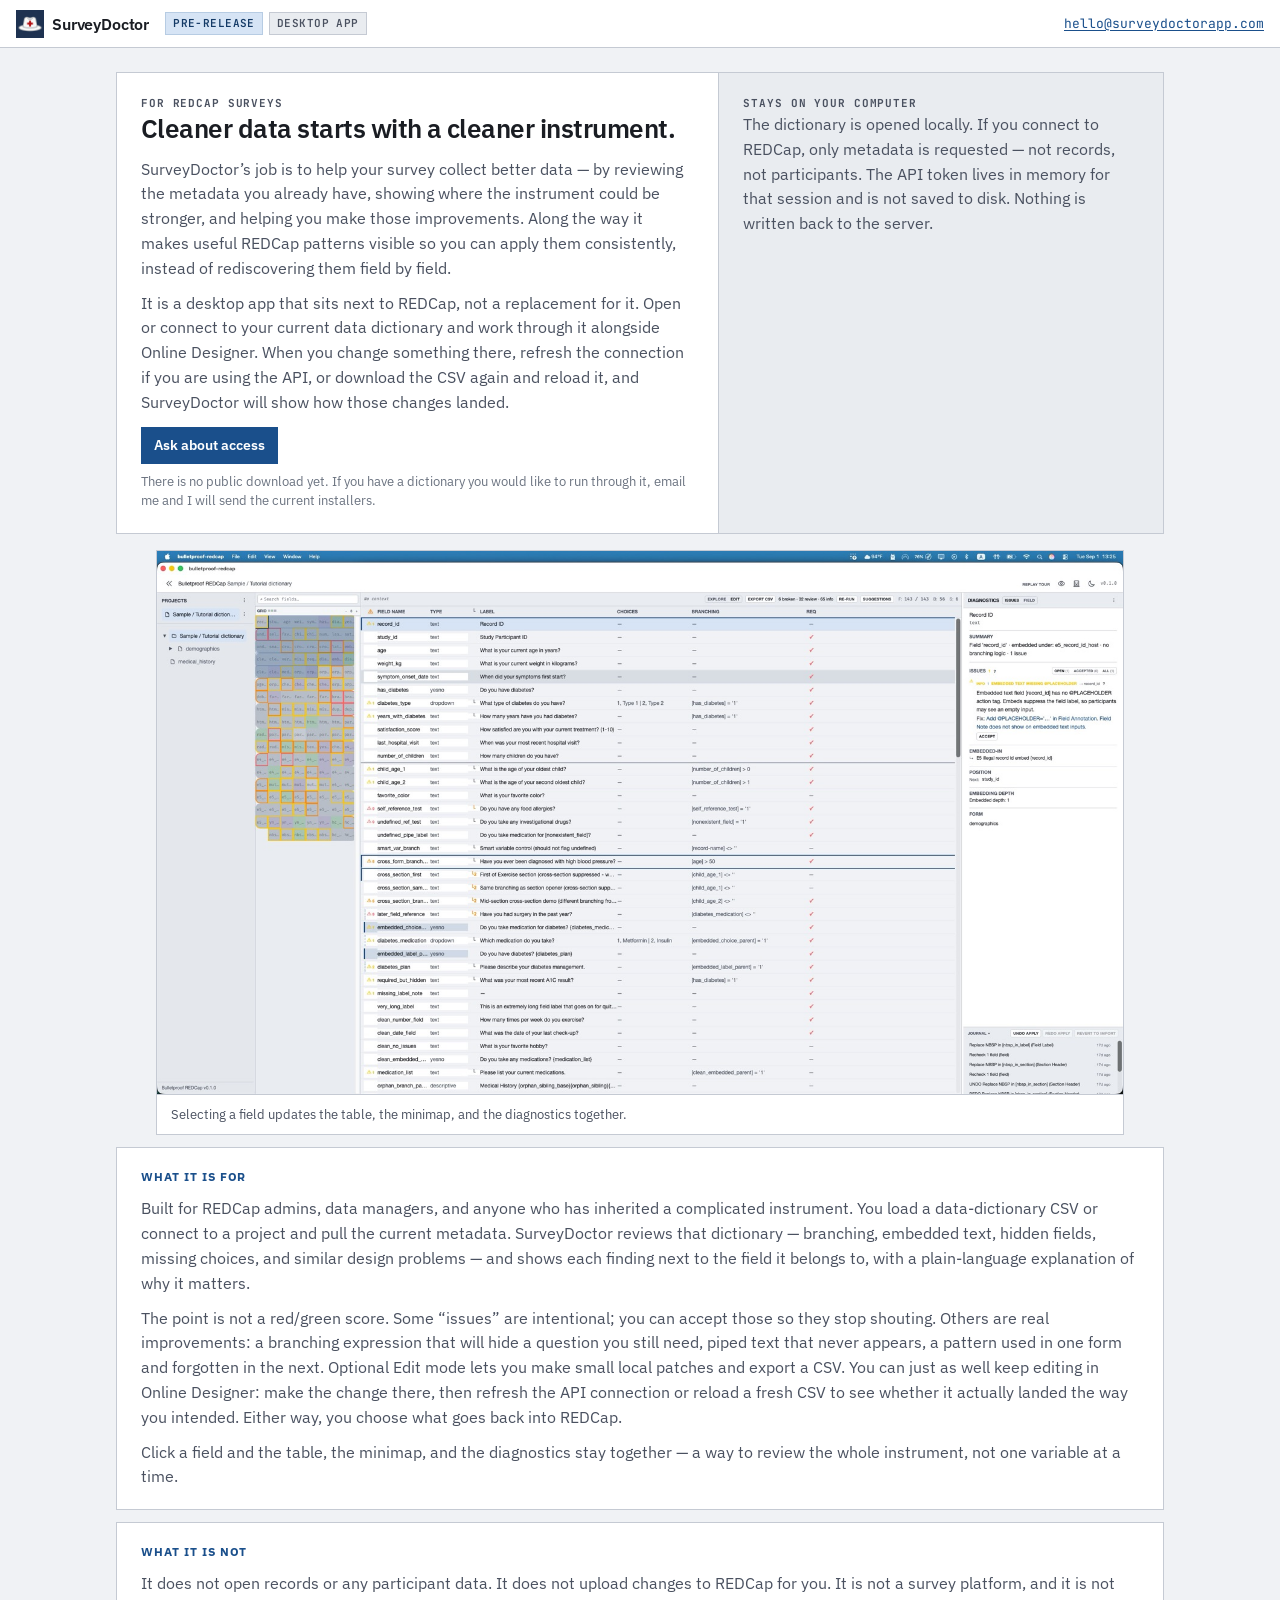
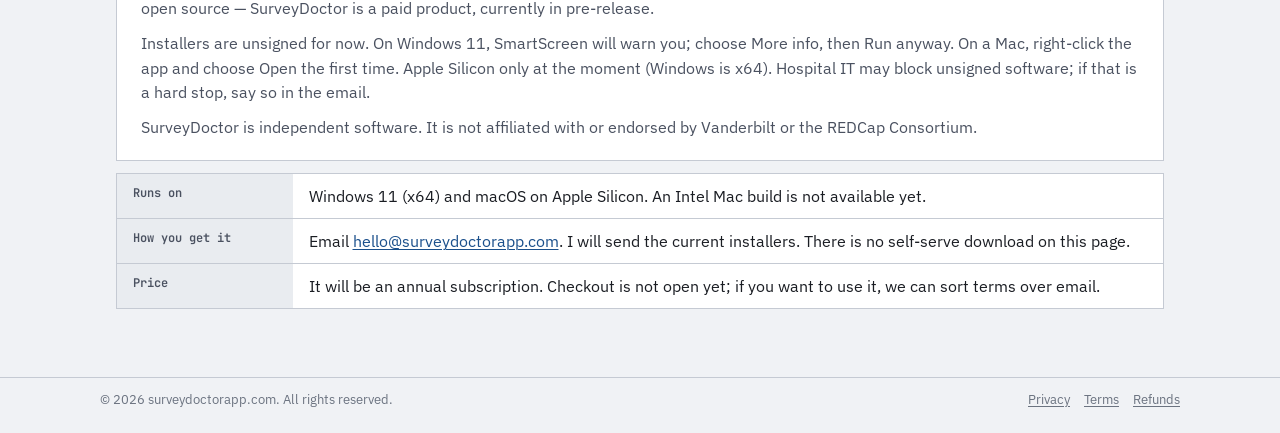
==== commit c129960f: "Add privacy, terms, and refunds pages for payment-provider review Short honest notices, not a lawyer" ====
--- a/index.html
+++ b/index.html
@@ -183,7 +183,11 @@
     <footer class="footer">
       <div class="footer-inner">
         <span>© 2026 surveydoctorapp.com. All rights reserved.</span>
-        <span>This page has no analytics. Dictionaries stay on your machine.</span>
+        <nav class="footer-nav">
+          <a href="privacy.html">Privacy</a>
+          <a href="terms.html">Terms</a>
+          <a href="refunds.html">Refunds</a>
+        </nav>
       </div>
     </footer>
   </body>
--- a/styles.css
+++ b/styles.css
@@ -287,6 +287,39 @@
   flex-wrap: wrap;
   gap: 8px 16px;
   justify-content: space-between;
+  align-items: baseline;
+}
+
+.footer-nav {
+  display: flex;
+  flex-wrap: wrap;
+  gap: 8px 14px;
+}
+
+.footer-nav a {
+  color: var(--subtle);
+}
+
+.legal .prose {
+  max-width: 40rem;
+}
+
+.legal .prose h2 {
+  margin-top: 18px;
+}
+
+.legal .prose h2:first-child {
+  margin-top: 0;
+}
+
+.legal .prose ul {
+  margin: 10px 0 0;
+  padding-left: 1.2rem;
+  color: var(--muted);
+}
+
+.legal .prose li + li {
+  margin-top: 6px;
 }
 
 @media (max-width: 800px) {
